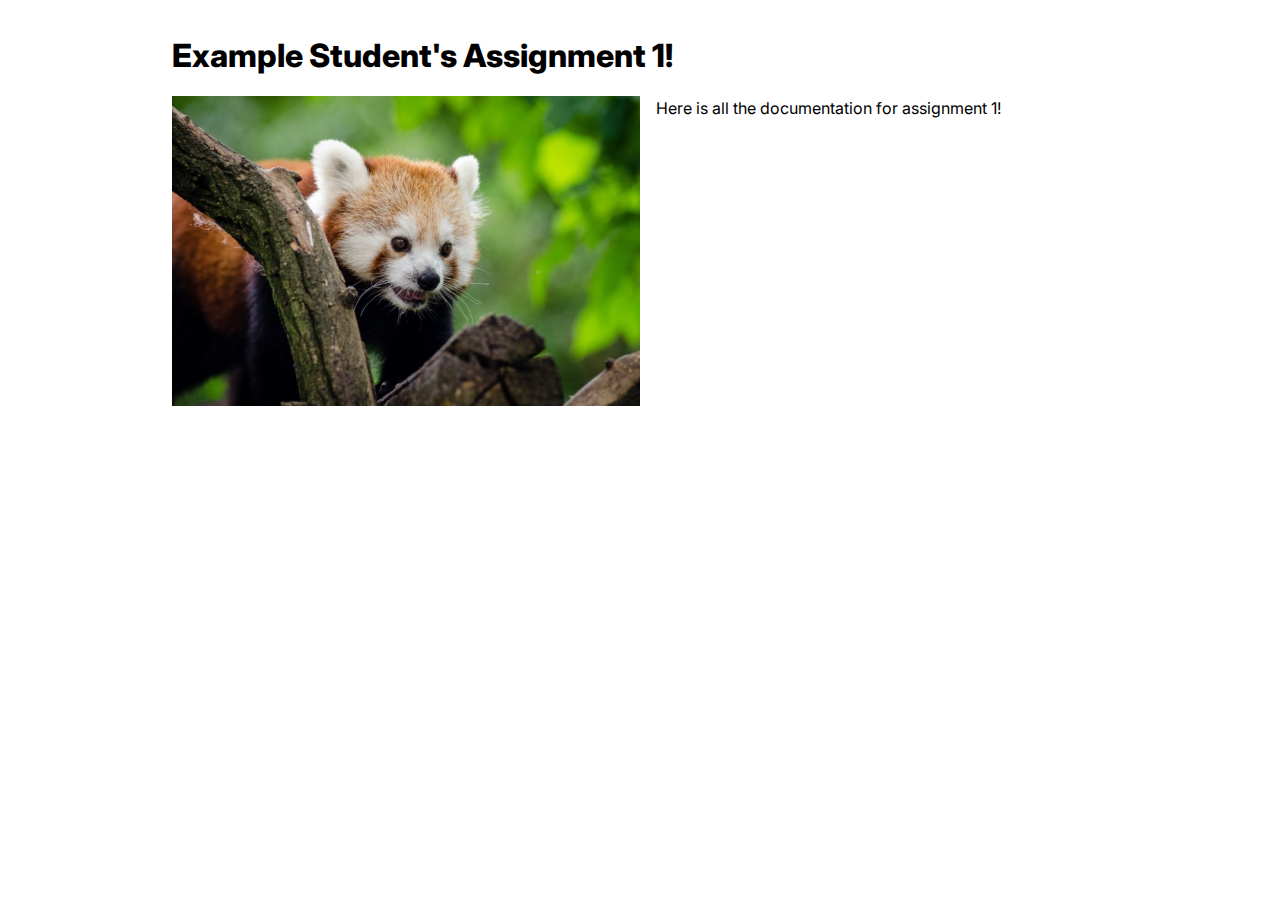
==== a1.html @ f87bcce7 "Made changes to the page" ====
<!DOCTYPE html>
<html>
  <head>
    <meta charset="utf-8" />
    <meta name="viewport" content="width=device-width, maximum-scale=1.0" />

    <title>Example Student's HCDE 439 Physical Computing Page!</title>

    <link href="style.css" rel="stylesheet" type="text/css" />
  </head>
  <body>
    <h1>Example Student's Assignment 1!</h1>
    <div class="header">
      <img src="red-panda.jpg" />
      <p>Here is all the documentation for assignment 1!</p>
    </div>
  </body>
</html>
---- style.css ----
@import url("https://fonts.googleapis.com/css2?family=Inter:wght@100;200;300;400;500;600;700;800;900&display=swap");

*,
*::before,
*::after {
  box-sizing: border-box;
}

* {
  margin: 0;
}

img,
picture,
video,
canvas,
svg {
  display: block;
  max-width: 100%;
}

body {
  font-family: "Inter", sans-serif;
  line-height: 1.5;
  -webkit-font-smoothing: antialiased;
  max-width: 1000px;
  padding: 2em;
  margin: auto;
}

h1 {
  font-weight: 800;
}

h2 {
  font-weight: 700;
}

.header {
  display: flex;
  gap: 1em;
  margin-top: 1em;
}

.header img {
  width: 50%;
  object-fit: cover;
}

.grid {
  display: grid;
  grid-template-columns: repeat(auto-fit, minmax(250px, 1fr));
  gap: 1em;
  margin-top: 2em;
}

.assignment a {
  color: #000;
  text-decoration: none;
}

.assignment a:hover {
  color: #f06;
}

.assignment img {
  aspect-ratio: 1;
  object-fit: cover;
}

.assignment p {
  margin-top: 0.5em;
}
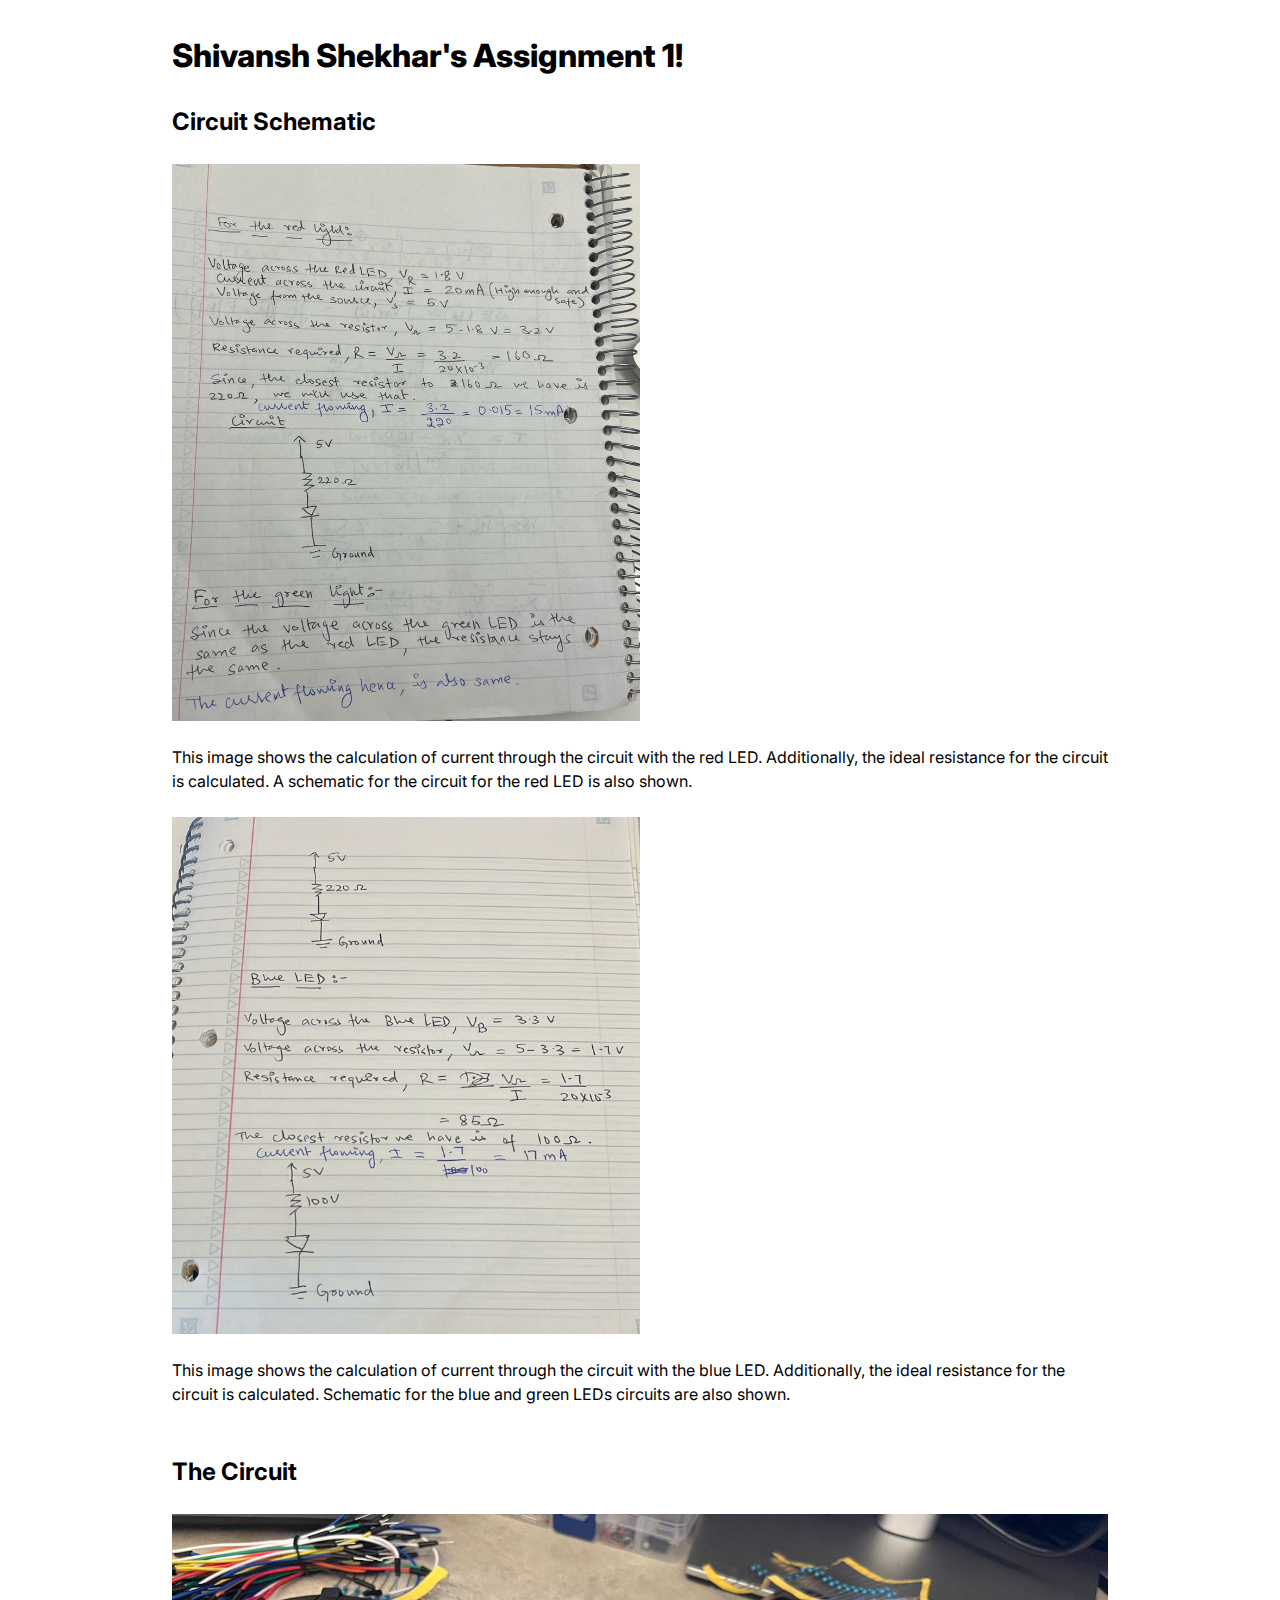
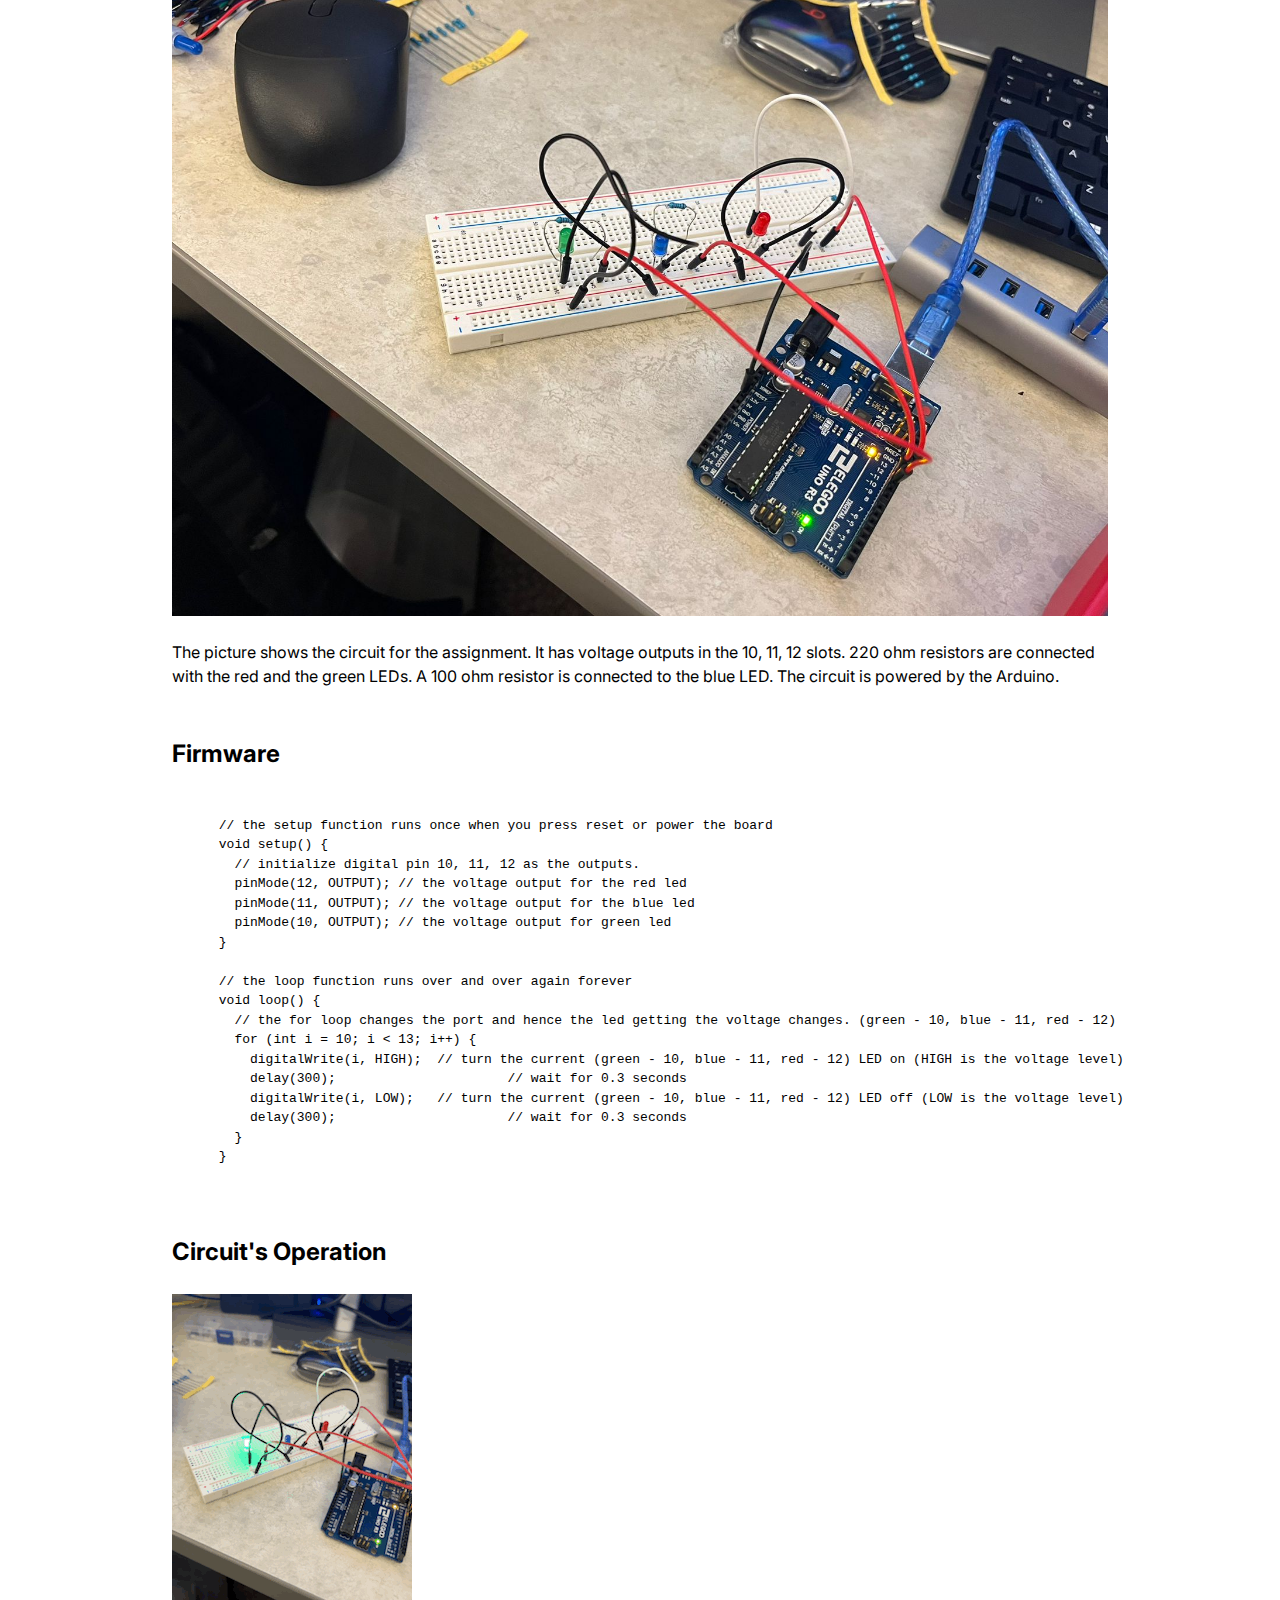
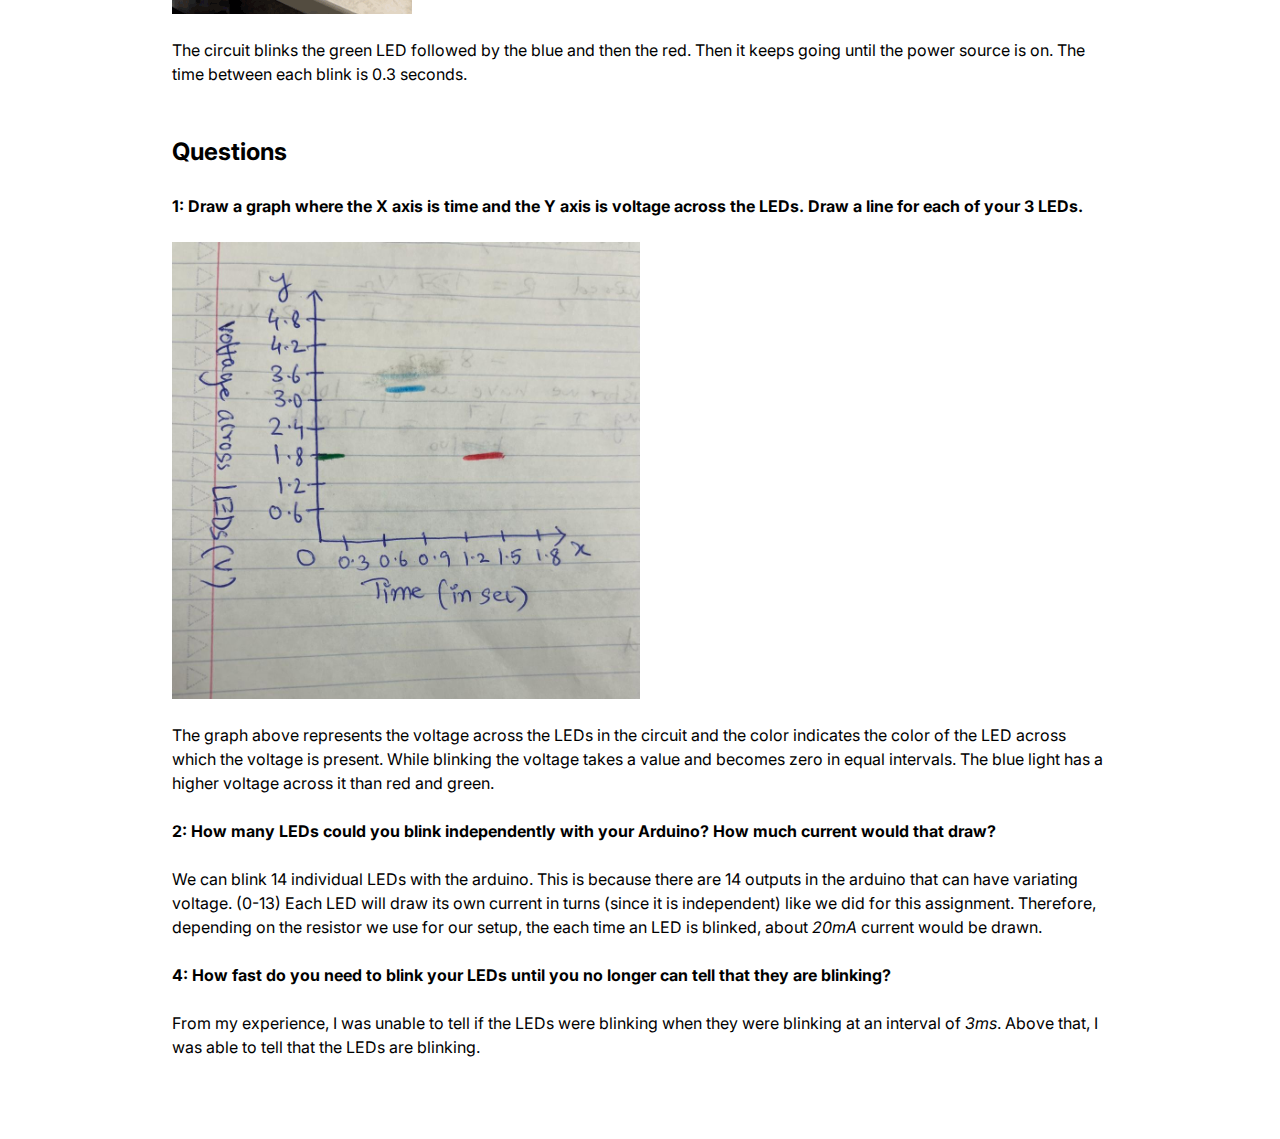
==== commit ef43f463: "A1 done" ====
--- a/a1.html
+++ b/a1.html
@@ -4,15 +4,100 @@
     <meta charset="utf-8" />
     <meta name="viewport" content="width=device-width, maximum-scale=1.0" />
 
-    <title>Example Student's HCDE 439 Physical Computing Page!</title>
+    <title>Shivansh Shekhar's HCDE 439 Physical Computing Page!</title>
 
     <link href="style.css" rel="stylesheet" type="text/css" />
   </head>
   <body>
-    <h1>Example Student's Assignment 1!</h1>
-    <div class="header">
-      <img src="red-panda.jpg" />
-      <p>Here is all the documentation for assignment 1!</p>
-    </div>
+    <h1>Shivansh Shekhar's Assignment 1!</h1>
+    <br>
+    <h2>Circuit Schematic</h2>
+    <br>
+    <img src="calculations.jpeg" class="resize-image" />
+    <br>
+    <p>
+      This image shows the calculation of current through the circuit with the red LED.
+      Additionally, the ideal resistance for the circuit is calculated.
+      A schematic for the circuit for the red LED is also shown.
+    </p>
+    <br>
+    <img src="schema2.jpeg" class="resize-image" />
+    <br>
+    <p>
+      This image shows the calculation of current through the circuit with the blue LED.
+      Additionally, the ideal resistance for the circuit is calculated.
+      Schematic for the blue and green LEDs circuits are also shown.
+    </p>
+    <br>
+    <br>
+    <h2>The Circuit</h2>
+    <br>
+    <img src="circuit.jpeg" alt="A picture of the circuit">
+    <br>
+    <p>
+      The picture shows the circuit for the assignment.
+      It has voltage outputs in the 10, 11, 12 slots. 220 ohm resistors are connected with the red and the green LEDs.
+      A 100 ohm resistor is connected to the blue LED. The circuit is powered by the Arduino.
+    </p>
+    <br>
+    <br>
+    <h2>Firmware</h2>
+    <br>
+    <pre><code>
+      // the setup function runs once when you press reset or power the board
+      void setup() {
+        // initialize digital pin 10, 11, 12 as the outputs.
+        pinMode(12, OUTPUT); // the voltage output for the red led
+        pinMode(11, OUTPUT); // the voltage output for the blue led
+        pinMode(10, OUTPUT); // the voltage output for green led
+      }
+
+      // the loop function runs over and over again forever
+      void loop() {
+        // the for loop changes the port and hence the led getting the voltage changes. (green - 10, blue - 11, red - 12)
+        for (int i = 10; i < 13; i++) {
+          digitalWrite(i, HIGH);  // turn the current (green - 10, blue - 11, red - 12) LED on (HIGH is the voltage level)
+          delay(300);                      // wait for 0.3 seconds
+          digitalWrite(i, LOW);   // turn the current (green - 10, blue - 11, red - 12) LED off (LOW is the voltage level)
+          delay(300);                      // wait for 0.3 seconds
+        }
+      }
+    </code></pre>
+    <br>
+    <br>
+    <h2>Circuit's Operation</h2>
+    <br>
+    <img src="Blink.GIF" alt="GIF representing the circuit's operation" />
+    <br>
+    <p>
+      The circuit blinks the green LED followed by the blue and then the red. Then it keeps going until the power source is on.
+      The time between each blink is 0.3 seconds.
+    </p>
+    <br>
+    <br>
+    <h2>Questions</h2>
+    <br>
+    <p><strong>1: Draw a graph where the X axis is time and the Y axis is voltage across the LEDs. Draw a line for each of your 3 LEDs.</strong></p>
+    <br>
+    <img src="time-voltage.jpeg" alt="Graph representing voltage across the LEDs over time in the circuit" class="resize-image">
+    <br>
+    <p>
+      The graph above represents the voltage across the LEDs in the circuit and the color indicates the color of the LED across which the voltage is present.
+      While blinking the voltage takes a value and becomes zero in equal intervals.
+      The blue light has a higher voltage across it than red and green.
+    </p>
+    <br>
+    <p><strong>2: How many LEDs could you blink independently with your Arduino? How much current would that draw?</strong></p>
+    <br>
+    <p>We can blink 14 individual LEDs with the arduino. This is because there are 14 outputs in the arduino that can have variating voltage. (0-13) Each LED will draw its own current in turns (since it is independent) like we did for this assignment. Therefore, depending on the resistor we use for our setup, the each time an LED is blinked, about <em>20mA</em> current would be drawn.</p>
+    <br>
+    <p><strong>4: How fast do you need to blink your LEDs until you no longer can tell that they are blinking?</strong></p>
+    <br>
+    <p>
+      From my experience, I was unable to tell if the LEDs were blinking when they were blinking at an interval of <em>3ms</em>.
+      Above that, I was able to tell that the LEDs are blinking.
+    </p>
+    <br>
+    <br>
   </body>
 </html>
--- a/style.css
+++ b/style.css
@@ -71,3 +71,7 @@
 .assignment p {
   margin-top: 0.5em;
 }
+
+.resize-image {
+  width: 50%;
+}
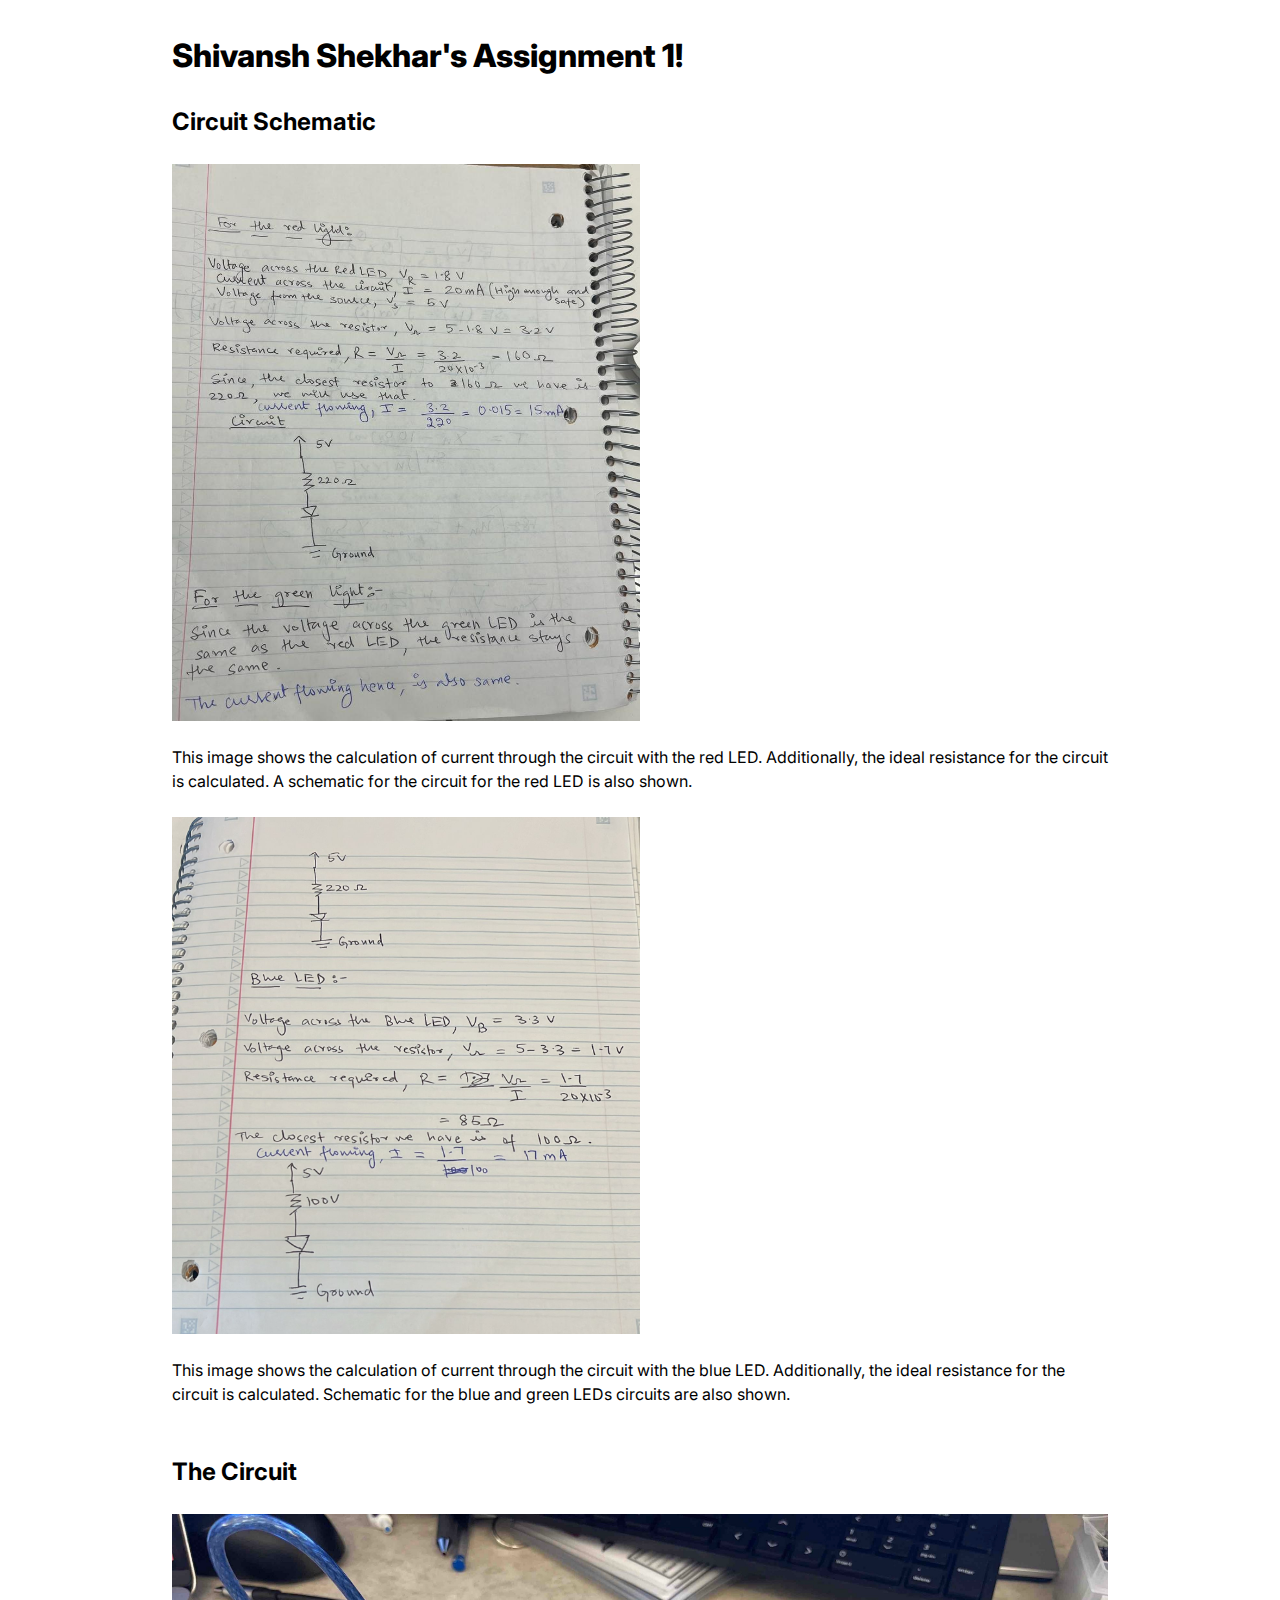
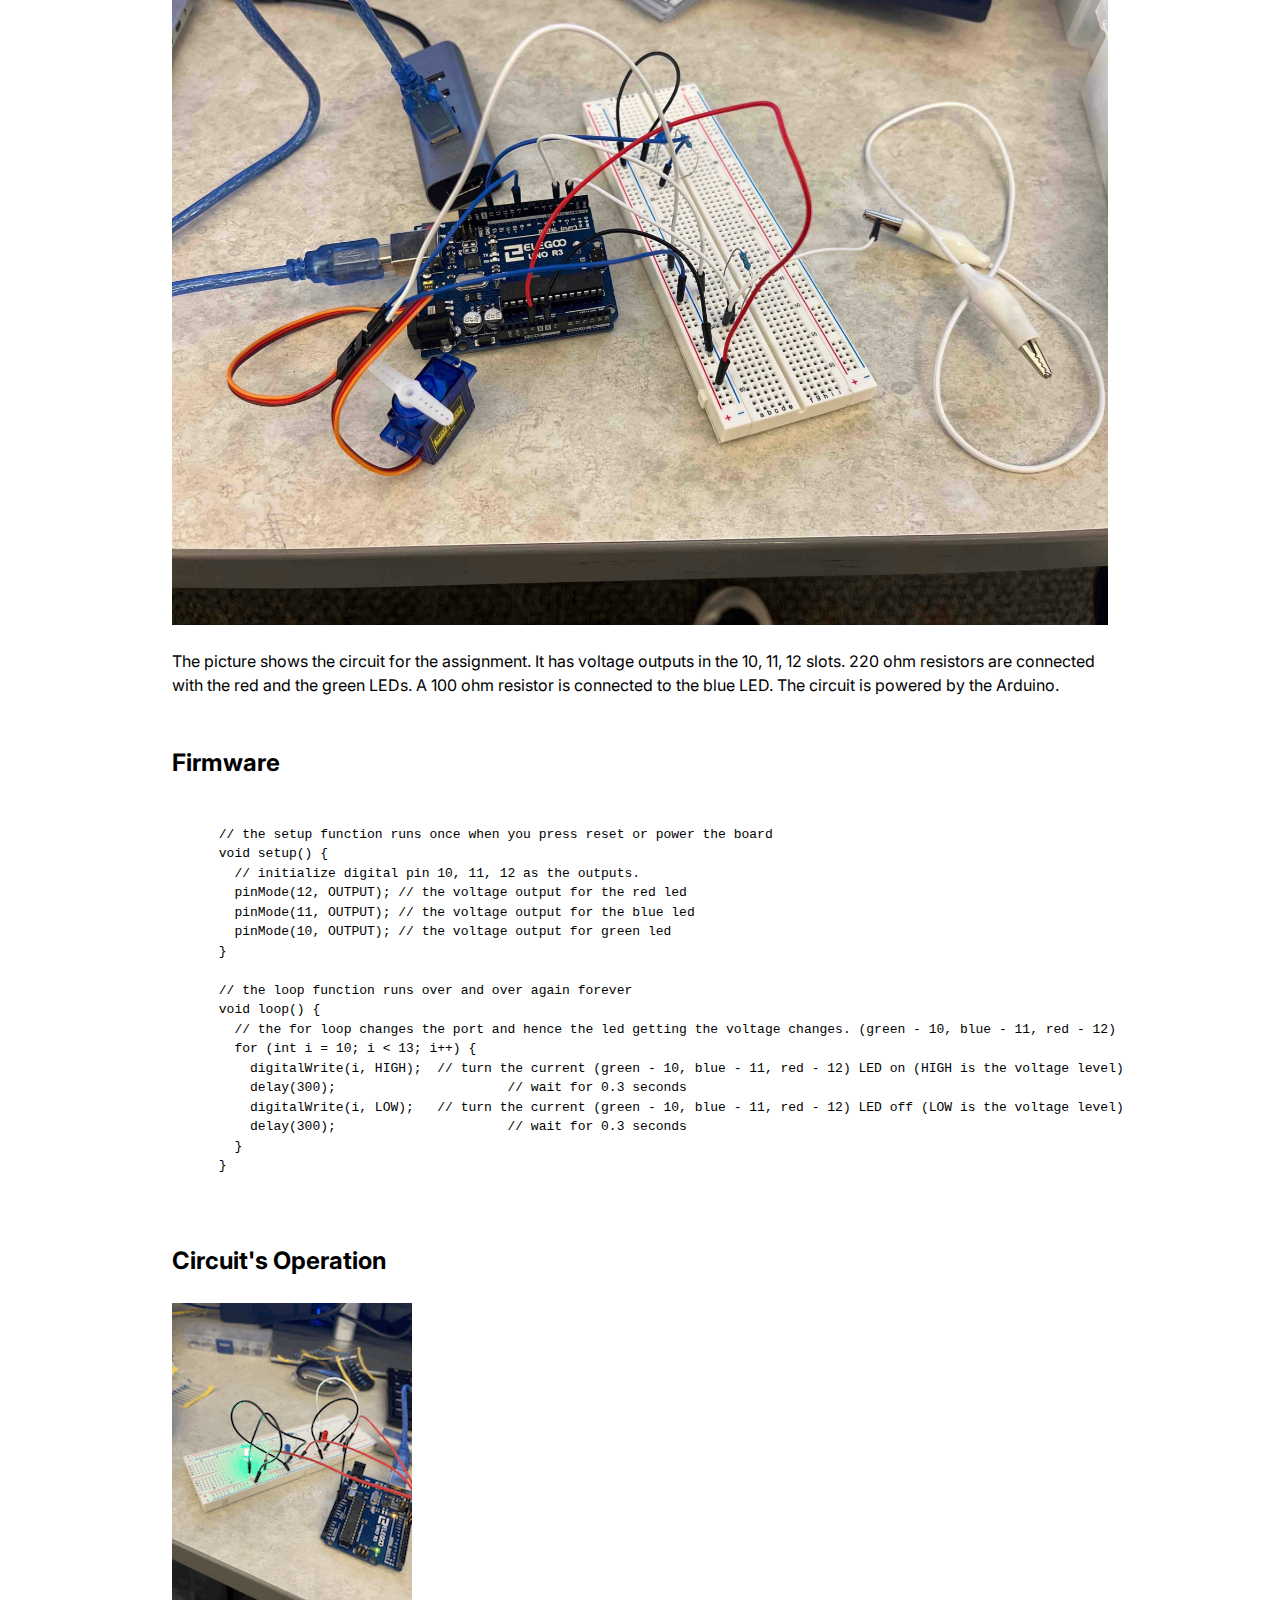
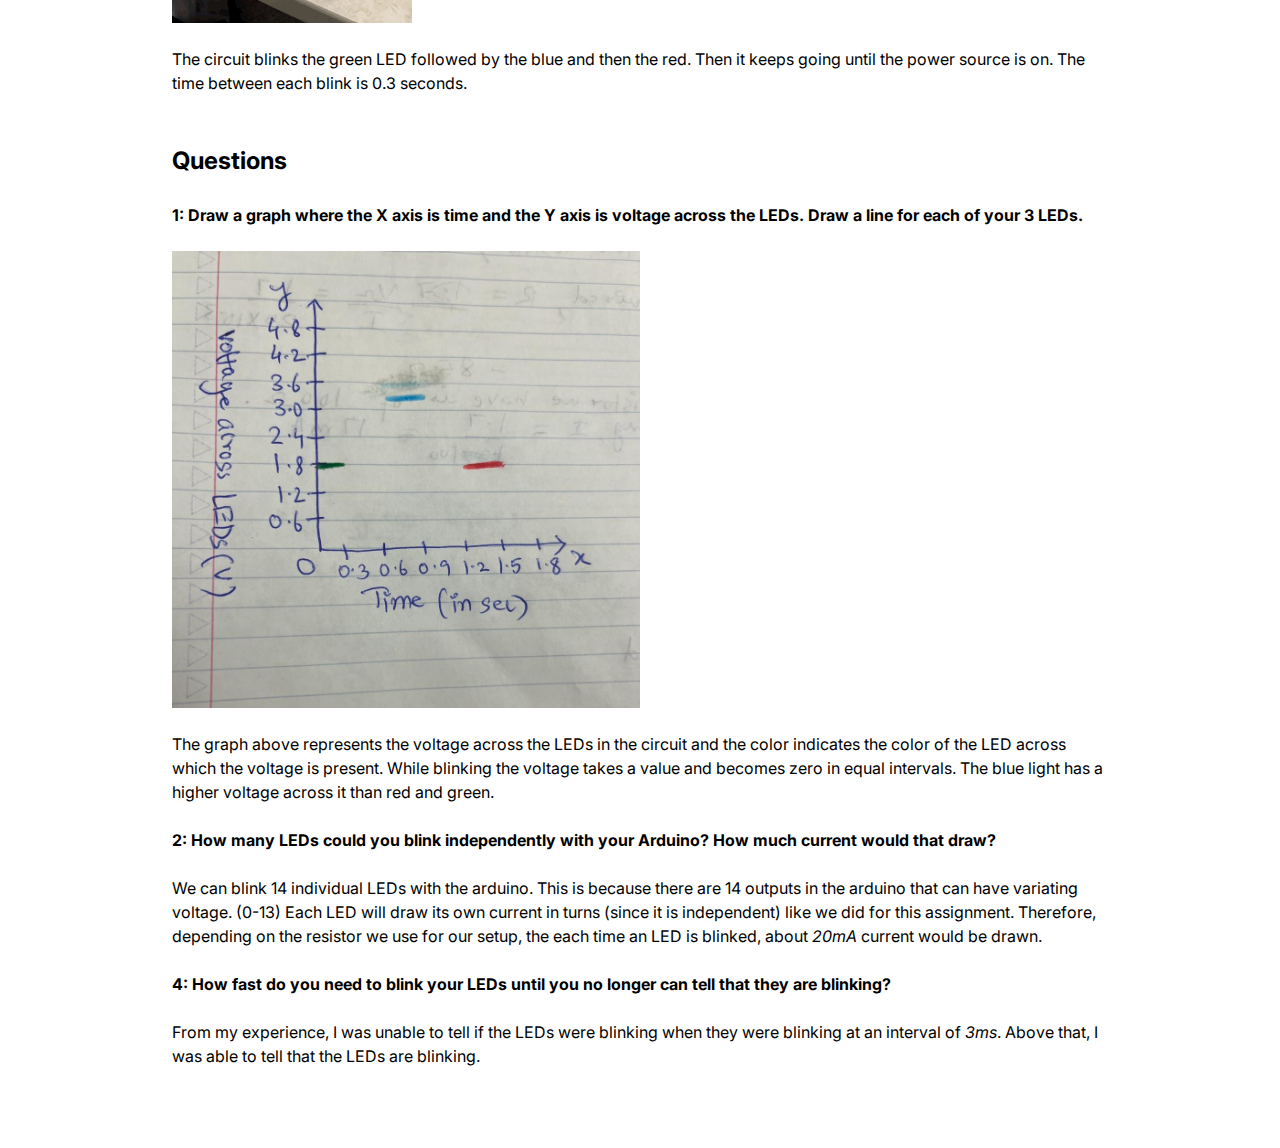
==== commit 6c469e91: "a4 done" ====
--- a/a1.html
+++ b/a1.html
@@ -32,7 +32,7 @@
     <br>
     <h2>The Circuit</h2>
     <br>
-    <img src="circuit.jpeg" alt="A picture of the circuit">
+    <img src="a4circuit.jpg" alt="A picture of the circuit">
     <br>
     <p>
       The picture shows the circuit for the assignment.
